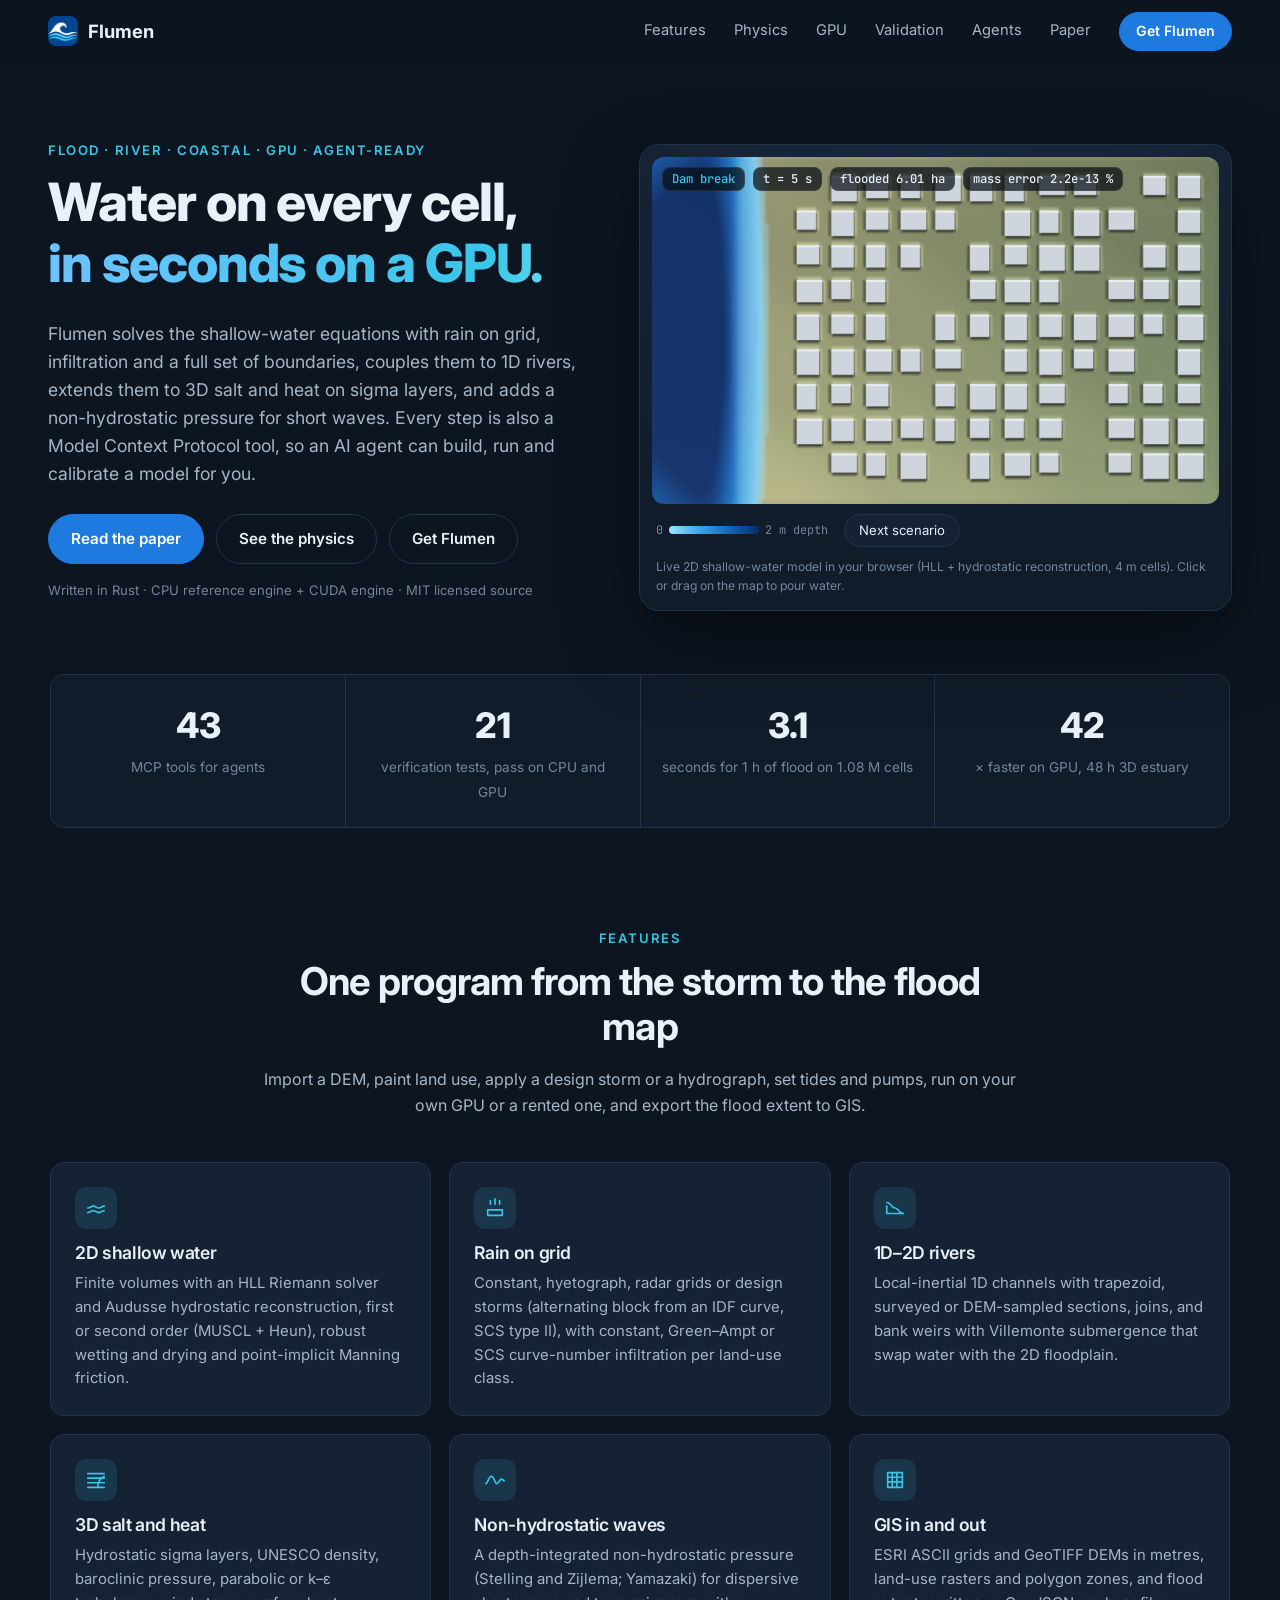
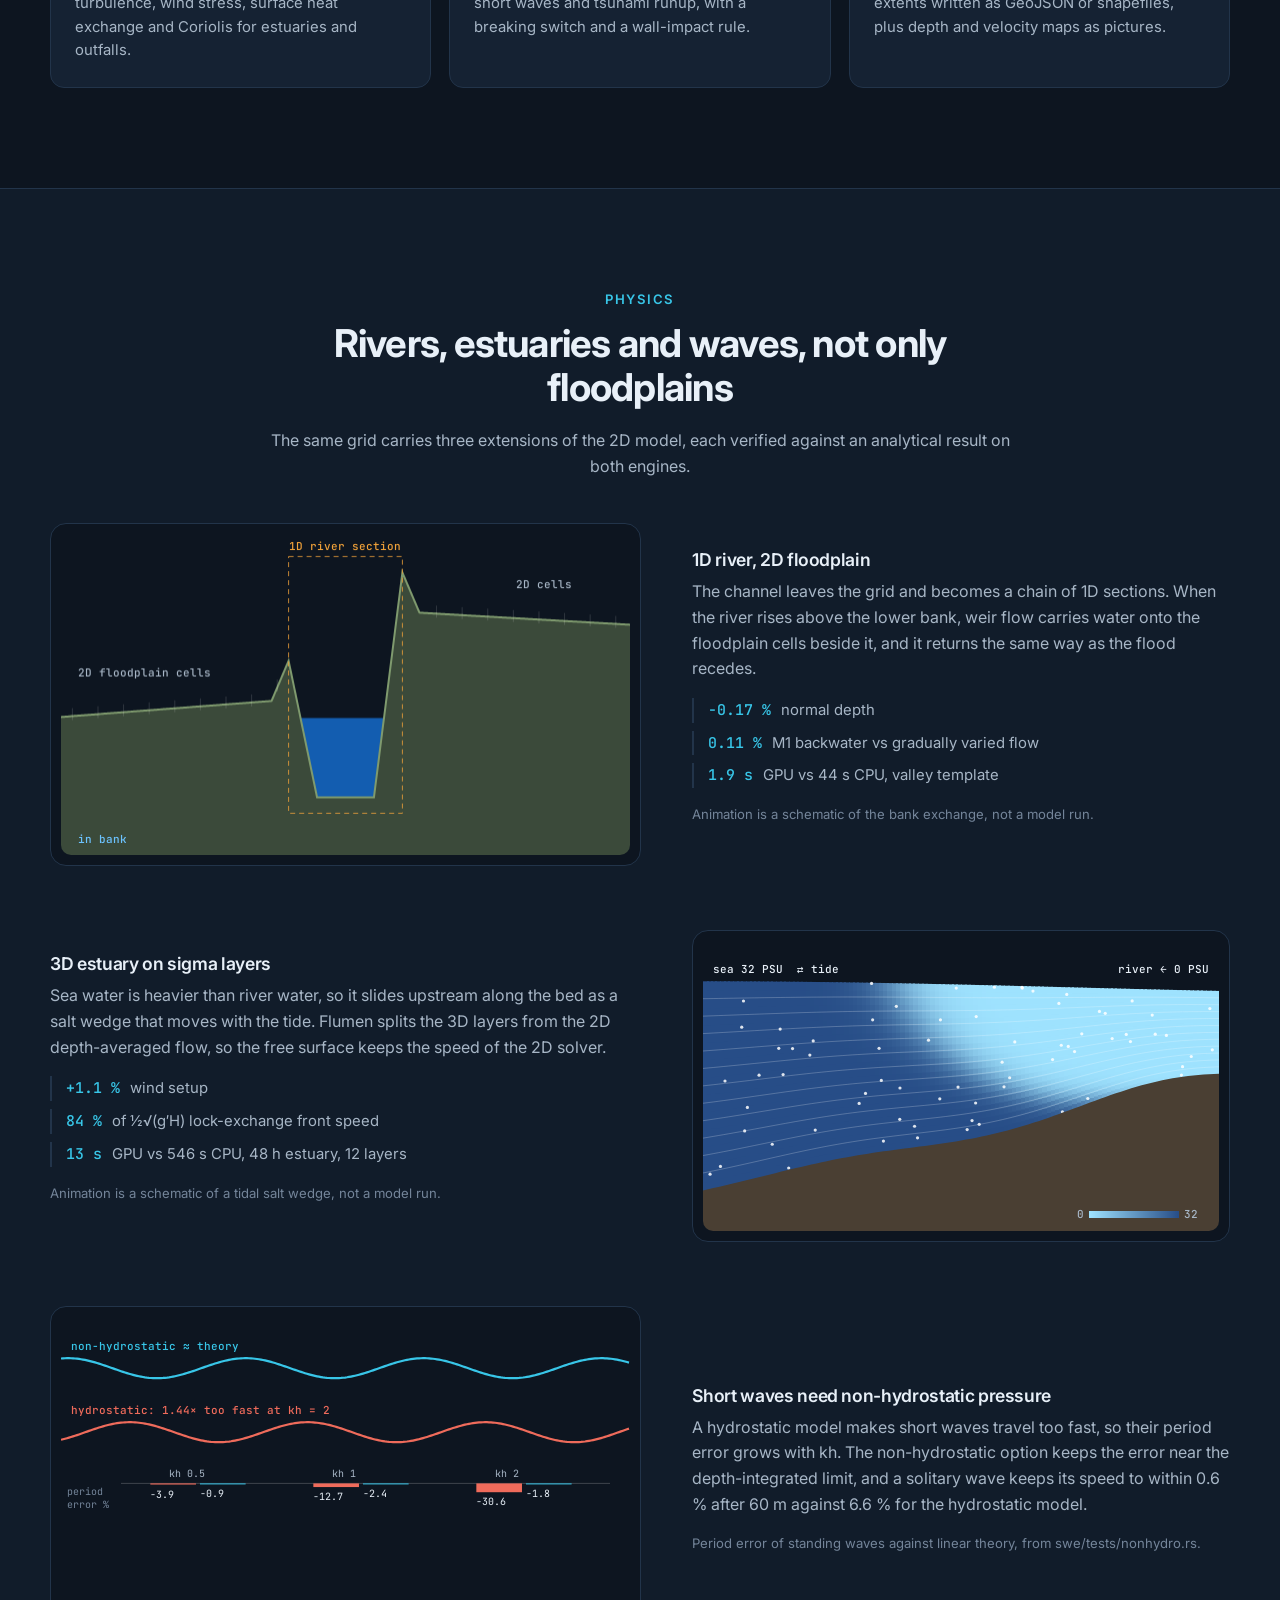
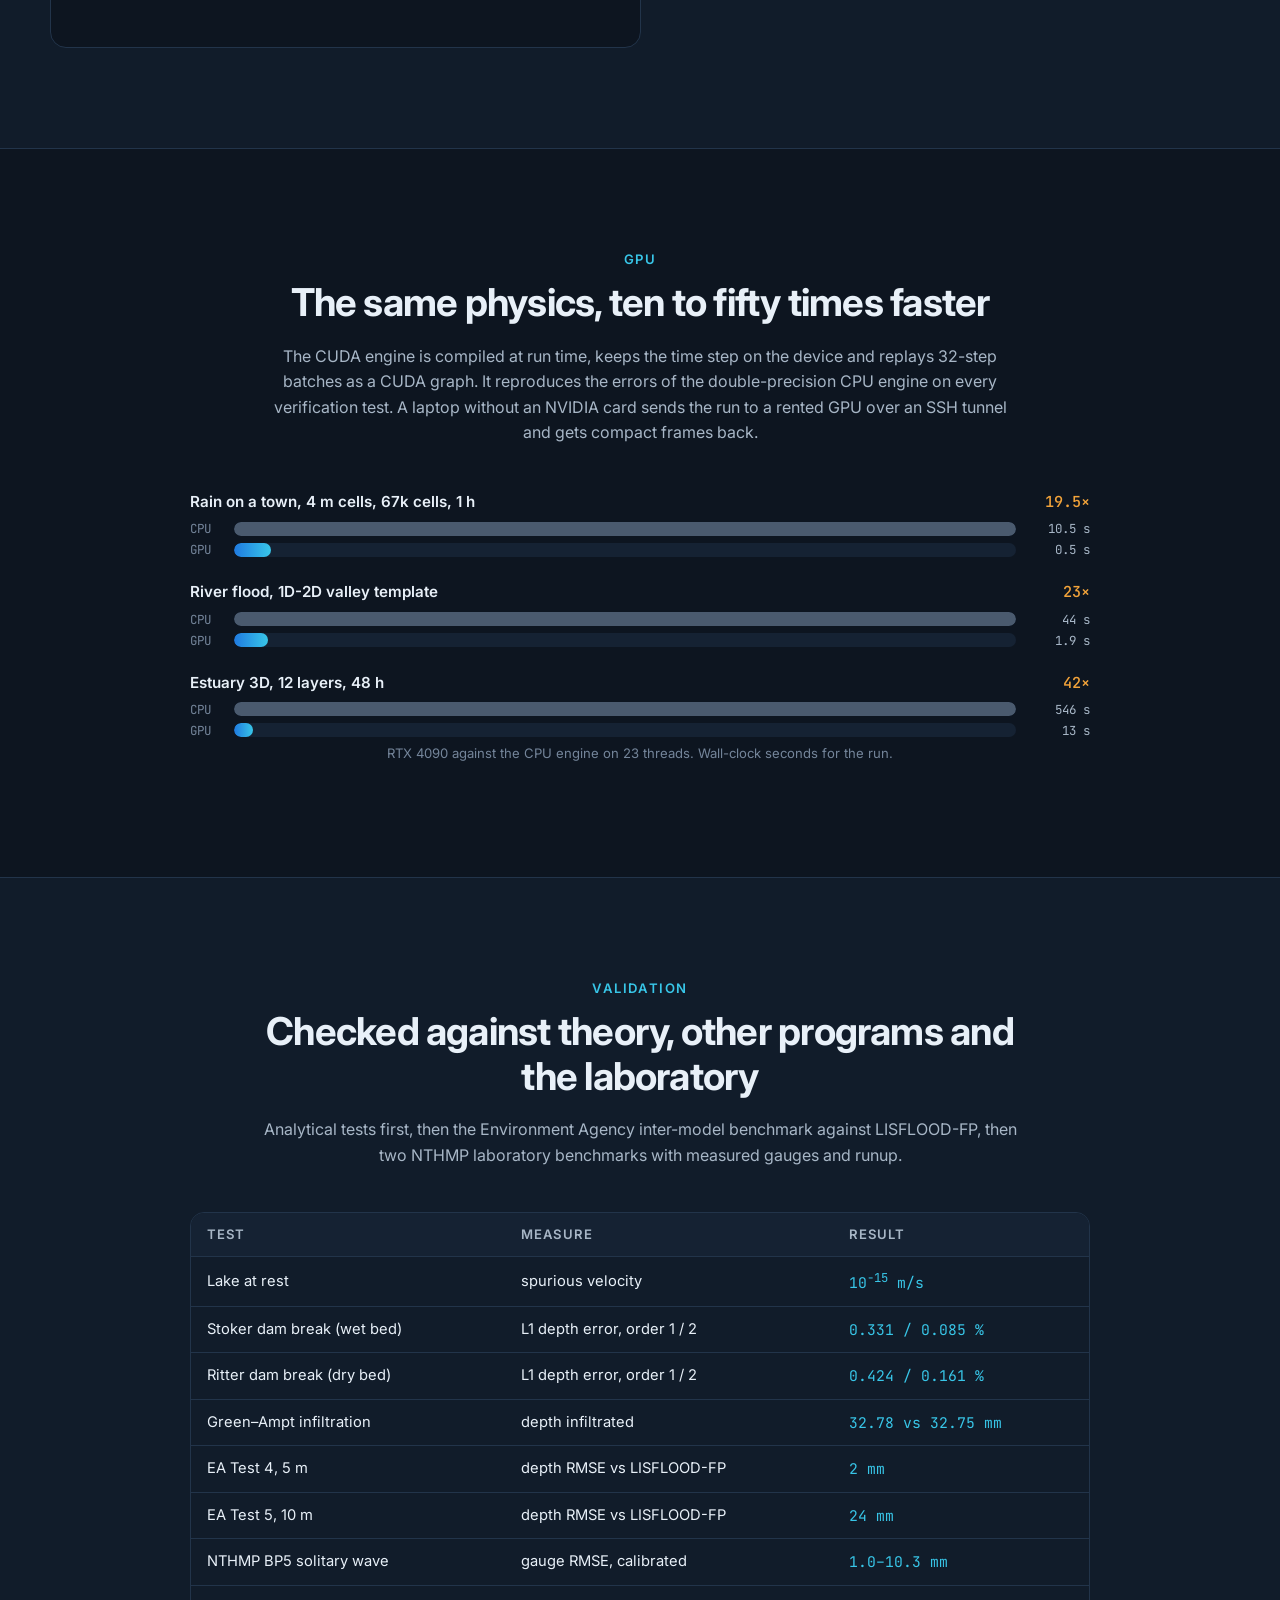
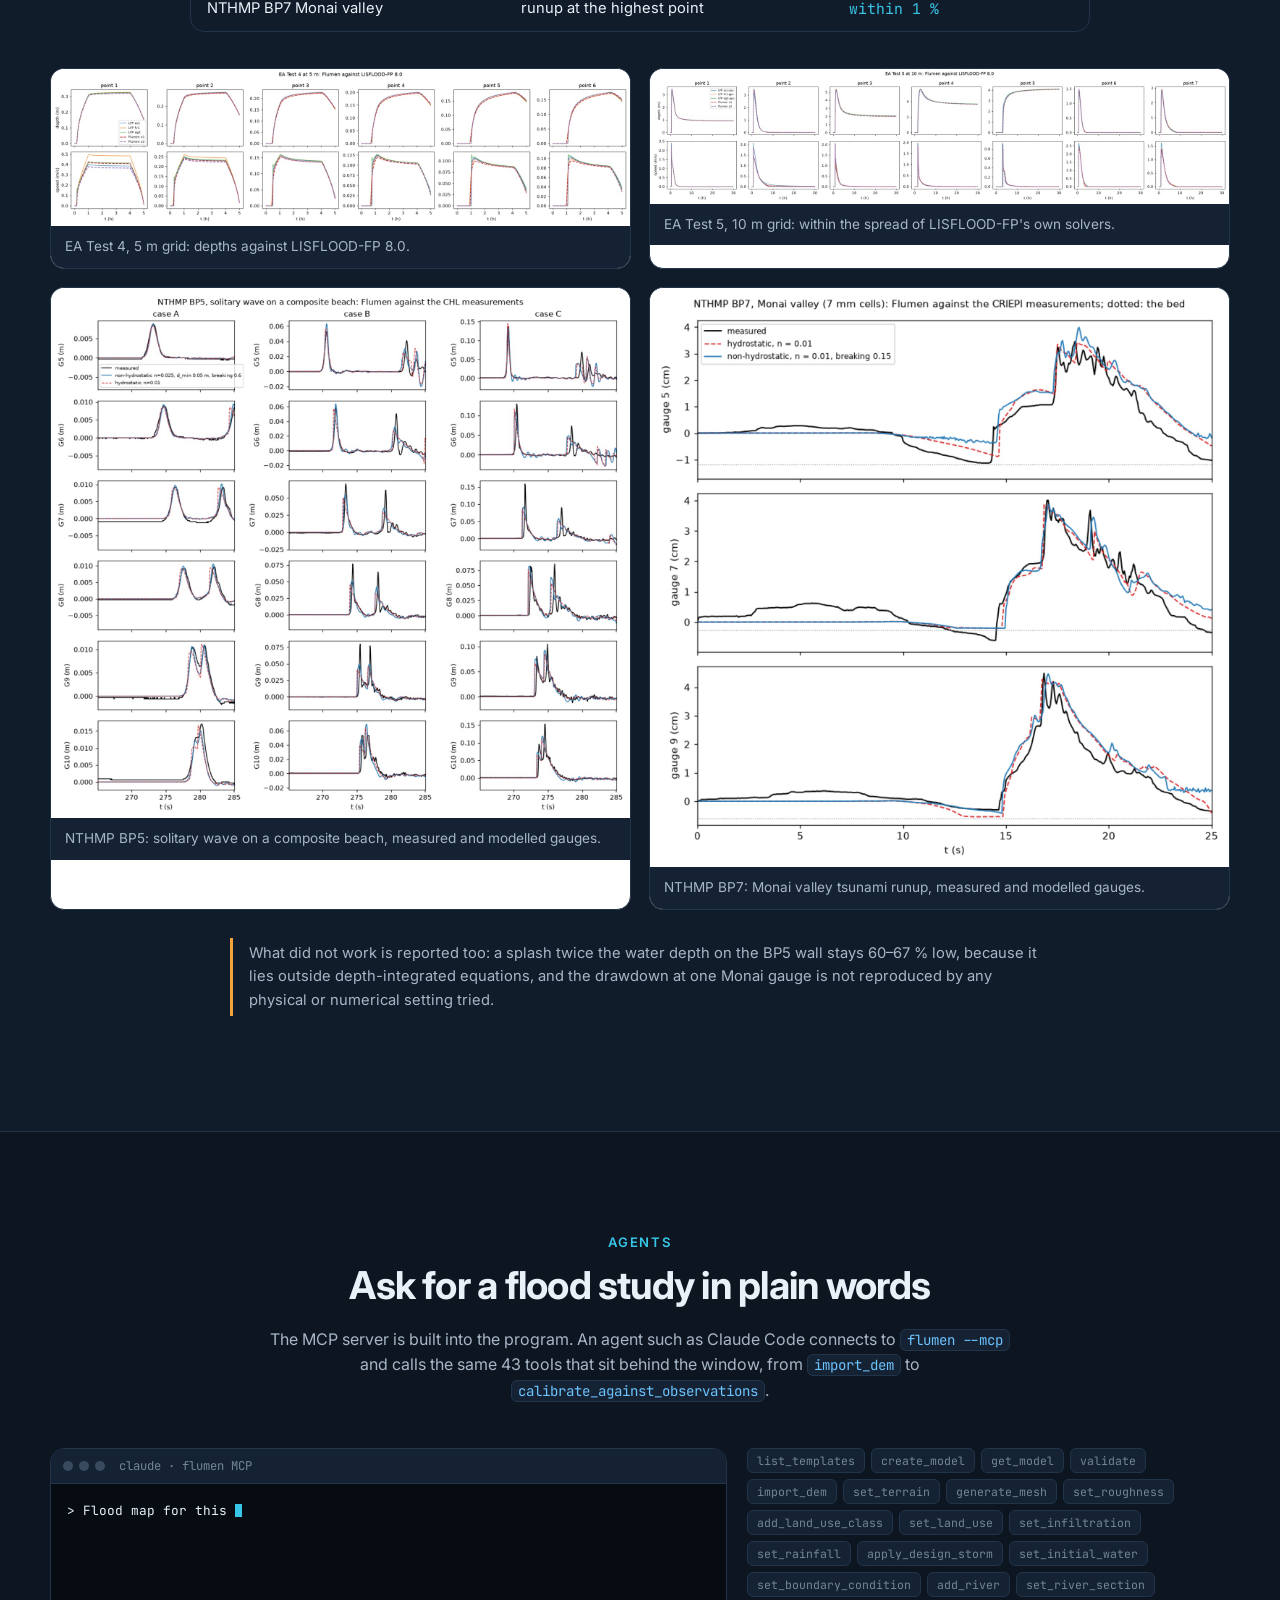
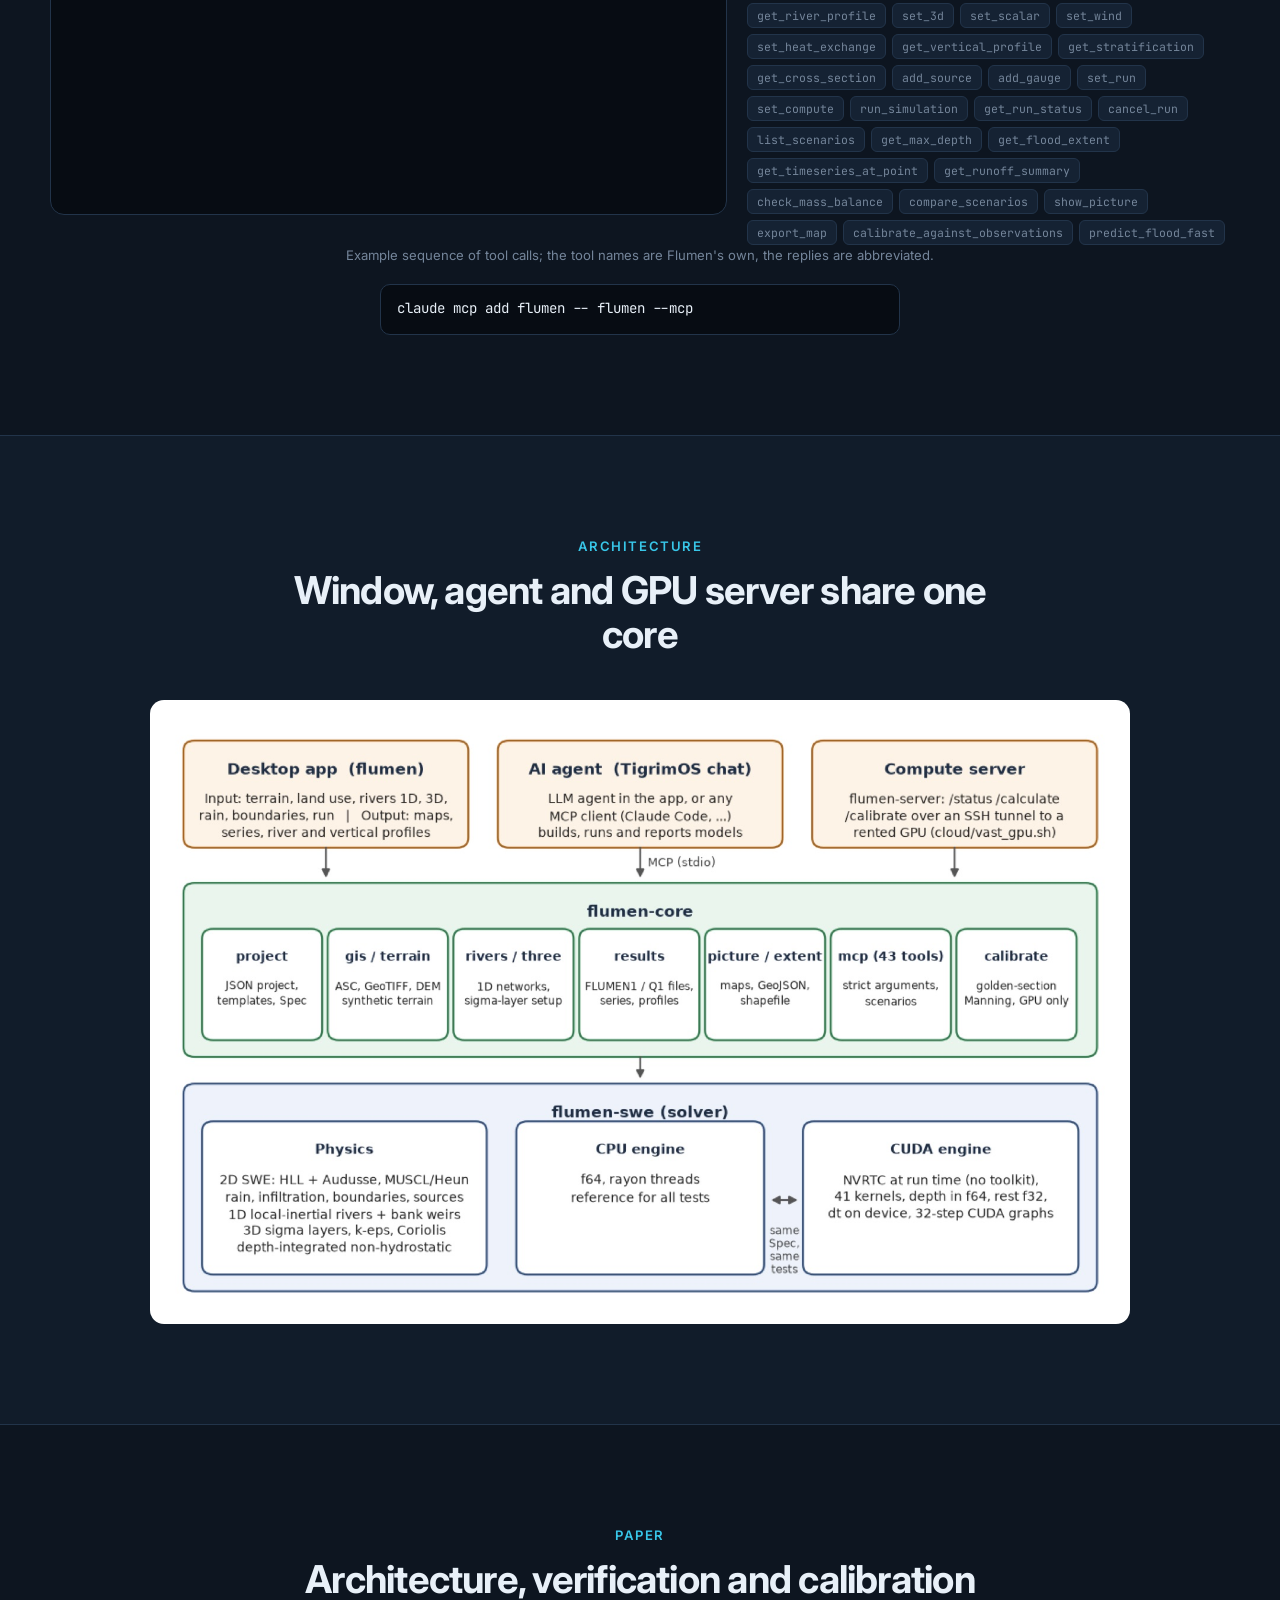
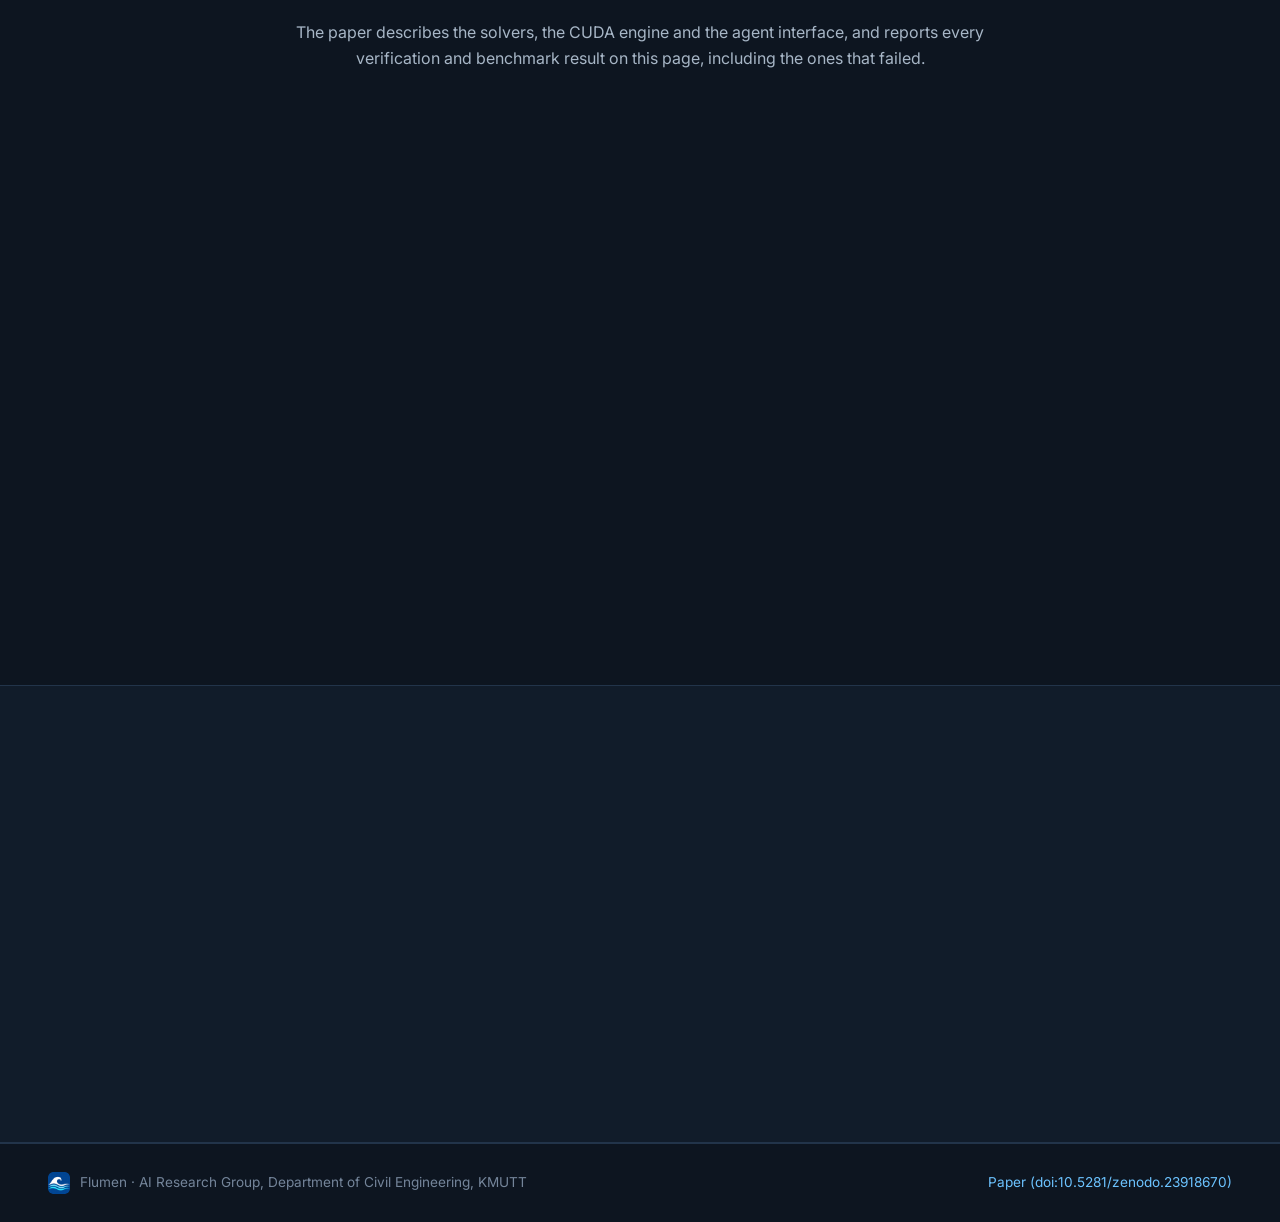
==== index.html @ 072ec1a7 "Flumen website: animated landing page, live shallow-water hero, paper link Co-Authored-By: Claude Op" ====
<!doctype html>
<html lang="en">
<head>
<meta charset="utf-8">
<meta name="viewport" content="width=device-width, initial-scale=1">
<title>Flumen · Flood hydrodynamics</title>
<meta name="description" content="Flumen is a GPU-accelerated program for flood and coastal hydrodynamics: 2D shallow water with rain on grid, 1D-2D rivers, 3D sigma layers, non-hydrostatic waves, and 43 MCP tools for AI agents.">
<link rel="icon" href="favicon.png">
<link rel="preconnect" href="https://fonts.googleapis.com">
<link rel="preconnect" href="https://fonts.gstatic.com" crossorigin>
<link href="https://fonts.googleapis.com/css2?family=Inter:wght@400;500;600;700;800&family=JetBrains+Mono:wght@400;500&display=swap" rel="stylesheet">
<link rel="stylesheet" href="style.css">
</head>
<body>

<header class="nav" id="top">
  <a class="brand" href="#top"><img src="img/icon.png" alt="" width="30" height="30"><span>Flumen</span></a>
  <nav>
    <a href="#features">Features</a>
    <a href="#physics">Physics</a>
    <a href="#gpu">GPU</a>
    <a href="#validation">Validation</a>
    <a href="#agents">Agents</a>
    <a href="#paper">Paper</a>
    <a class="btn btn-small" href="#contact">Get Flumen</a>
  </nav>
</header>

<main>

<section class="hero">
  <div class="hero-text intro">
    <p class="eyebrow">Flood · river · coastal · GPU · agent-ready</p>
    <h1>Water on every cell,<br><span class="grad">in seconds on a GPU.</span></h1>
    <p class="lead">Flumen solves the shallow-water equations with rain on grid, infiltration and a full set of boundaries, couples them to 1D rivers, extends them to 3D salt and heat on sigma layers, and adds a non-hydrostatic pressure for short waves. Every step is also a Model Context Protocol tool, so an AI agent can build, run and calibrate a model for you.</p>
    <div class="cta">
      <a class="btn" href="https://zenodo.org/records/23918670" target="_blank" rel="noopener">Read the paper</a>
      <a class="btn btn-ghost" href="#physics">See the physics</a>
      <a class="btn btn-ghost" href="#contact">Get Flumen</a>
    </div>
    <p class="fine">Written in Rust · CPU reference engine + CUDA engine · MIT licensed source</p>
  </div>
  <div class="hero-sim intro intro2">
    <canvas id="sim" aria-label="Live shallow-water simulation: a reservoir released into a town of street blocks"></canvas>
    <div class="sim-hud">
      <span id="simStage">Dam break</span>
      <span id="simTime">t = 0 s</span>
      <span id="simArea">flooded 0 m²</span>
      <span id="simMass">mass error 0 %</span>
    </div>
    <div class="sim-legend">
      <div class="ramp"><span>0</span><i></i><span>2 m depth</span></div>
      <button class="chip" id="simNext" type="button">Next scenario</button>
      <span class="sim-note">Live 2D shallow-water model in your browser (HLL + hydrostatic reconstruction, 4 m cells). Click or drag on the map to pour water.</span>
    </div>
  </div>
</section>

<section class="stats">
  <div class="stat"><b data-count="43">0</b><span>MCP tools for agents</span></div>
  <div class="stat"><b data-count="21">0</b><span>verification tests, pass on CPU and GPU</span></div>
  <div class="stat"><b data-count="3.1" data-dec="1">0</b><span>seconds for 1 h of flood on 1.08 M cells</span></div>
  <div class="stat"><b data-count="42">0</b><span>× faster on GPU, 48 h 3D estuary</span></div>
</section>

<section id="features" class="section">
  <div class="section-head reveal">
    <p class="eyebrow">Features</p>
    <h2>One program from the storm to the flood map</h2>
    <p>Import a DEM, paint land use, apply a design storm or a hydrograph, set tides and pumps, run on your own GPU or a rented one, and export the flood extent to GIS.</p>
  </div>
  <div class="grid">
    <article class="card reveal">
      <div class="ic"><svg viewBox="0 0 24 24"><path d="M3 17c3 0 3-2 6-2s3 2 6 2 3-2 6-2"/><path d="M3 12c3 0 3-2 6-2s3 2 6 2 3-2 6-2"/></svg></div>
      <h3>2D shallow water</h3>
      <p>Finite volumes with an HLL Riemann solver and Audusse hydrostatic reconstruction, first or second order (MUSCL + Heun), robust wetting and drying and point-implicit Manning friction.</p>
    </article>
    <article class="card reveal">
      <div class="ic"><svg viewBox="0 0 24 24"><path d="M7 4v4M12 2v6M17 4v4"/><path d="M4 14h16v6H4z"/></svg></div>
      <h3>Rain on grid</h3>
      <p>Constant, hyetograph, radar grids or design storms (alternating block from an IDF curve, SCS type II), with constant, Green–Ampt or SCS curve-number infiltration per land-use class.</p>
    </article>
    <article class="card reveal">
      <div class="ic"><svg viewBox="0 0 24 24"><path d="M3 6c5 0 5 6 9 6s4 6 9 6"/><path d="M3 10v8h18"/></svg></div>
      <h3>1D–2D rivers</h3>
      <p>Local-inertial 1D channels with trapezoid, surveyed or DEM-sampled sections, joins, and bank weirs with Villemonte submergence that swap water with the 2D floodplain.</p>
    </article>
    <article class="card reveal">
      <div class="ic"><svg viewBox="0 0 24 24"><path d="M3 5h18M3 10h18M3 15h18M3 20h18"/><path d="M14 20c0-6 3-10 7-12"/></svg></div>
      <h3>3D salt and heat</h3>
      <p>Hydrostatic sigma layers, UNESCO density, baroclinic pressure, parabolic or k–ε turbulence, wind stress, surface heat exchange and Coriolis for estuaries and outfalls.</p>
    </article>
    <article class="card reveal">
      <div class="ic"><svg viewBox="0 0 24 24"><path d="M2 16c2 0 3-8 6-8s4 8 6 8 3-5 5-5 2 2 3 2"/></svg></div>
      <h3>Non-hydrostatic waves</h3>
      <p>A depth-integrated non-hydrostatic pressure (Stelling and Zijlema; Yamazaki) for dispersive short waves and tsunami runup, with a breaking switch and a wall-impact rule.</p>
    </article>
    <article class="card reveal">
      <div class="ic"><svg viewBox="0 0 24 24"><path d="M4 4h16v16H4z"/><path d="M4 9h16M4 14h16M9 4v16M14 4v16"/></svg></div>
      <h3>GIS in and out</h3>
      <p>ESRI ASCII grids and GeoTIFF DEMs in metres, land-use rasters and polygon zones, and flood extents written as GeoJSON or shapefiles, plus depth and velocity maps as pictures.</p>
    </article>
  </div>
</section>

<section id="physics" class="section alt">
  <div class="section-head reveal">
    <p class="eyebrow">Physics</p>
    <h2>Rivers, estuaries and waves, not only floodplains</h2>
    <p>The same grid carries three extensions of the 2D model, each verified against an analytical result on both engines.</p>
  </div>

  <div class="split reveal">
    <div class="panel"><canvas id="river" aria-label="Cross-section of a 1D river overtopping its banks onto a 2D floodplain"></canvas></div>
    <div class="split-text">
      <h3>1D river, 2D floodplain</h3>
      <p>The channel leaves the grid and becomes a chain of 1D sections. When the river rises above the lower bank, weir flow carries water onto the floodplain cells beside it, and it returns the same way as the flood recedes.</p>
      <ul class="facts">
        <li><b>−0.17 %</b> normal depth</li>
        <li><b>0.11 %</b> M1 backwater vs gradually varied flow</li>
        <li><b>1.9 s</b> GPU vs 44 s CPU, valley template</li>
      </ul>
      <p class="fine">Animation is a schematic of the bank exchange, not a model run.</p>
    </div>
  </div>

  <div class="split rev reveal">
    <div class="panel"><canvas id="estuary" aria-label="Long section of a tidal estuary with sigma layers and a salt wedge moving with the tide"></canvas></div>
    <div class="split-text">
      <h3>3D estuary on sigma layers</h3>
      <p>Sea water is heavier than river water, so it slides upstream along the bed as a salt wedge that moves with the tide. Flumen splits the 3D layers from the 2D depth-averaged flow, so the free surface keeps the speed of the 2D solver.</p>
      <ul class="facts">
        <li><b>+1.1 %</b> wind setup</li>
        <li><b>84 %</b> of ½√(g′H) lock-exchange front speed</li>
        <li><b>13 s</b> GPU vs 546 s CPU, 48 h estuary, 12 layers</li>
      </ul>
      <p class="fine">Animation is a schematic of a tidal salt wedge, not a model run.</p>
    </div>
  </div>

  <div class="split reveal">
    <div class="panel"><canvas id="waves" aria-label="Bar chart of standing-wave period error for hydrostatic and non-hydrostatic models"></canvas></div>
    <div class="split-text">
      <h3>Short waves need non-hydrostatic pressure</h3>
      <p>A hydrostatic model makes short waves travel too fast, so their period error grows with kh. The non-hydrostatic option keeps the error near the depth-integrated limit, and a solitary wave keeps its speed to within 0.6 % after 60 m against 6.6 % for the hydrostatic model.</p>
      <p class="fine">Period error of standing waves against linear theory, from swe/tests/nonhydro.rs.</p>
    </div>
  </div>
</section>

<section id="gpu" class="section">
  <div class="section-head reveal">
    <p class="eyebrow">GPU</p>
    <h2>The same physics, ten to fifty times faster</h2>
    <p>The CUDA engine is compiled at run time, keeps the time step on the device and replays 32-step batches as a CUDA graph. It reproduces the errors of the double-precision CPU engine on every verification test. A laptop without an NVIDIA card sends the run to a rented GPU over an SSH tunnel and gets compact frames back.</p>
  </div>
  <div class="bars reveal" id="gpuBars"></div>
  <p class="fine center">RTX 4090 against the CPU engine on 23 threads. Wall-clock seconds for the run.</p>
</section>

<section id="validation" class="section alt">
  <div class="section-head reveal">
    <p class="eyebrow">Validation</p>
    <h2>Checked against theory, other programs and the laboratory</h2>
    <p>Analytical tests first, then the Environment Agency inter-model benchmark against LISFLOOD-FP, then two NTHMP laboratory benchmarks with measured gauges and runup.</p>
  </div>
  <div class="table-wrap reveal">
    <table>
      <thead><tr><th>Test</th><th>Measure</th><th>Result</th></tr></thead>
      <tbody>
        <tr><td>Lake at rest</td><td>spurious velocity</td><td>10<sup>−15</sup> m/s</td></tr>
        <tr><td>Stoker dam break (wet bed)</td><td>L1 depth error, order 1 / 2</td><td>0.331 / 0.085 %</td></tr>
        <tr><td>Ritter dam break (dry bed)</td><td>L1 depth error, order 1 / 2</td><td>0.424 / 0.161 %</td></tr>
        <tr><td>Green–Ampt infiltration</td><td>depth infiltrated</td><td>32.78 vs 32.75 mm</td></tr>
        <tr><td>EA Test 4, 5 m</td><td>depth RMSE vs LISFLOOD-FP</td><td>2 mm</td></tr>
        <tr><td>EA Test 5, 10 m</td><td>depth RMSE vs LISFLOOD-FP</td><td>24 mm</td></tr>
        <tr><td>NTHMP BP5 solitary wave</td><td>gauge RMSE, calibrated</td><td>1.0–10.3 mm</td></tr>
        <tr><td>NTHMP BP7 Monai valley</td><td>runup at the highest point</td><td>within 1 %</td></tr>
      </tbody>
    </table>
  </div>
  <div class="gallery">
    <figure class="reveal"><img src="img/ea_test4_5m.jpg" alt="EA Test 4 depth comparison with LISFLOOD-FP" loading="lazy"><figcaption>EA Test 4, 5 m grid: depths against LISFLOOD-FP 8.0.</figcaption></figure>
    <figure class="reveal"><img src="img/ea_test5_10m.jpg" alt="EA Test 5 depth comparison with LISFLOOD-FP" loading="lazy"><figcaption>EA Test 5, 10 m grid: within the spread of LISFLOOD-FP's own solvers.</figcaption></figure>
    <figure class="reveal"><img src="img/bp5_gauges.jpg" alt="NTHMP BP5 gauge records against model" loading="lazy"><figcaption>NTHMP BP5: solitary wave on a composite beach, measured and modelled gauges.</figcaption></figure>
    <figure class="reveal"><img src="img/bp7_gauges.jpg" alt="NTHMP BP7 Monai valley gauges" loading="lazy"><figcaption>NTHMP BP7: Monai valley tsunami runup, measured and modelled gauges.</figcaption></figure>
  </div>
  <p class="honest reveal">What did not work is reported too: a splash twice the water depth on the BP5 wall stays 60–67 % low, because it lies outside depth-integrated equations, and the drawdown at one Monai gauge is not reproduced by any physical or numerical setting tried.</p>
</section>

<section id="agents" class="section">
  <div class="section-head reveal">
    <p class="eyebrow">Agents</p>
    <h2>Ask for a flood study in plain words</h2>
    <p>The MCP server is built into the program. An agent such as Claude Code connects to <code>flumen --mcp</code> and calls the same 43 tools that sit behind the window, from <code>import_dem</code> to <code>calibrate_against_observations</code>.</p>
  </div>
  <div class="agent reveal">
    <div class="term">
      <div class="term-bar"><i></i><i></i><i></i><span>claude · flumen MCP</span></div>
      <pre id="replay" aria-live="polite"></pre>
    </div>
    <div class="tools" id="tools"></div>
  </div>
  <p class="fine center">Example sequence of tool calls; the tool names are Flumen's own, the replies are abbreviated.</p>
  <div class="snip reveal">
    <pre><code>claude mcp add flumen -- flumen --mcp</code></pre>
  </div>
</section>

<section id="arch" class="section alt">
  <div class="section-head reveal">
    <p class="eyebrow">Architecture</p>
    <h2>Window, agent and GPU server share one core</h2>
  </div>
  <figure class="arch reveal"><img src="img/arch.jpg" alt="Flumen architecture diagram" loading="lazy"></figure>
</section>

<section id="paper" class="section">
  <div class="section-head reveal">
    <p class="eyebrow">Paper</p>
    <h2>Architecture, verification and calibration</h2>
    <p>The paper describes the solvers, the CUDA engine and the agent interface, and reports every verification and benchmark result on this page, including the ones that failed.</p>
  </div>
  <div class="paper reveal">
    <h3>Flumen: an agentic, GPU-accelerated program for flood and coastal hydrodynamics, its architecture and its calibration against laboratory and inter-model benchmarks</h3>
    <p>Sompote Youwai · AI Research Group, Department of Civil Engineering, KMUTT · Zenodo, 2026</p>
    <div class="cta">
      <a class="btn" href="https://zenodo.org/records/23918670" target="_blank" rel="noopener">Open on Zenodo</a>
      <button class="btn btn-ghost" id="copyBib" type="button">Copy BibTeX</button>
    </div>
    <pre class="bib" id="bib">@misc{youwai2026flumen,
  author    = {Youwai, Sompote},
  title     = {Flumen: an agentic, {GPU}-accelerated program for flood and coastal
               hydrodynamics, its architecture and its calibration against
               laboratory and inter-model benchmarks},
  year      = {2026},
  publisher = {Zenodo},
  doi       = {10.5281/zenodo.23918670},
  url       = {https://zenodo.org/records/23918670}
}</pre>
  </div>
</section>

<section id="contact" class="section alt">
  <div class="section-head reveal">
    <p class="eyebrow">Get Flumen</p>
    <h2>Builds are on the way</h2>
    <p>Desktop builds for macOS and Windows are being prepared. To use Flumen on a project now, or to run it on a GPU server, write to the AI Research Group.</p>
  </div>
  <div class="cta center reveal">
    <a class="btn" href="mailto:tellusfem@gmail.com?subject=Flumen">tellusfem@gmail.com</a>
  </div>
</section>

</main>

<footer>
  <div><img src="img/icon.png" alt="" width="22" height="22"> Flumen · AI Research Group, Department of Civil Engineering, KMUTT</div>
  <div><a href="https://zenodo.org/records/23918670" target="_blank" rel="noopener">Paper (doi:10.5281/zenodo.23918670)</a></div>
</footer>

<script src="app.js"></script>
</body>
</html>
---- style.css ----
:root {
  --bg: #0d1520;
  --bg2: #111c2a;
  --card: #152233;
  --line: #22344a;
  --ink: #e8f0f8;
  --ink2: #a7b6c6;
  --muted: #74859a;
  --blue: #1f7ae0;
  --blue2: #6cc3ff;
  --cyan: #38c6e8;
  --deep: #0b4f9c;
  --amber: #f2a33a;
  --red: #ef6b5b;
  --r: 14px;
  --mono: "JetBrains Mono", ui-monospace, Menlo, monospace;
}
* { box-sizing: border-box; }
html { scroll-behavior: smooth; }
body {
  margin: 0; background: var(--bg); color: var(--ink);
  font: 16px/1.6 Inter, system-ui, -apple-system, Segoe UI, sans-serif;
  -webkit-font-smoothing: antialiased; overflow-x: hidden;
}
img { max-width: 100%; display: block; }
a { color: var(--blue2); text-decoration: none; }
code { font-family: var(--mono); font-size: .88em; background: var(--card); border: 1px solid var(--line); border-radius: 6px; padding: 1px 6px; color: var(--blue2); }
h1, h2, h3 { line-height: 1.15; margin: 0 0 .5em; letter-spacing: -.02em; }
h1 { font-size: clamp(2.1rem, 4.2vw, 3.3rem); font-weight: 800; }
h2 { font-size: clamp(1.6rem, 3.2vw, 2.4rem); font-weight: 700; }
h3 { font-size: 1.1rem; font-weight: 600; }
p { margin: 0 0 1em; color: var(--ink2); }
.eyebrow { color: var(--cyan); font-weight: 600; font-size: .82rem; letter-spacing: .12em; text-transform: uppercase; margin-bottom: .8em; }
.fine { font-size: .82rem; color: var(--muted); }
.center { text-align: center; justify-content: center; }
.grad { background: linear-gradient(90deg, var(--blue2), var(--cyan) 45%, #a8f0ff 60%, var(--blue2)); -webkit-background-clip: text; background-clip: text; color: transparent; background-size: 200% 100%; animation: shimmer 6s linear infinite; }
@keyframes shimmer { to { background-position: -200% 0; } }

/* nav */
.nav { position: sticky; top: 0; z-index: 20; display: flex; align-items: center; justify-content: space-between; padding: 12px clamp(16px, 4vw, 48px); background: rgba(13, 21, 32, .78); backdrop-filter: blur(12px); border-bottom: 1px solid transparent; transition: border-color .3s; }
.nav.scrolled { border-bottom-color: var(--line); }
.brand { display: flex; align-items: center; gap: 10px; color: var(--ink); font-weight: 700; font-size: 1.15rem; }
.brand img { border-radius: 8px; }
.nav nav { display: flex; align-items: center; gap: clamp(10px, 2.4vw, 28px); }
.nav nav a:not(.btn) { color: var(--ink2); font-size: .92rem; transition: color .2s; }
.nav nav a:not(.btn):hover { color: var(--ink); }
@media (max-width: 760px) { .nav nav a:not(.btn) { display: none; } }

/* buttons */
.btn { display: inline-flex; align-items: center; justify-content: center; gap: 8px; padding: 12px 22px; border-radius: 999px; background: var(--blue); color: #fff; font-weight: 600; border: 1px solid var(--blue); transition: transform .15s, box-shadow .2s, background .2s; cursor: pointer; font: inherit; font-weight: 600; font-size: .95rem; }
.btn:hover { transform: translateY(-2px); box-shadow: 0 8px 24px rgba(31, 122, 224, .4); }
.btn-small { padding: 7px 16px; font-size: .88rem; }
.btn-ghost { background: transparent; color: var(--ink); border-color: var(--line); }
.btn-ghost:hover { border-color: var(--cyan); box-shadow: none; }
.chip { background: var(--card); color: var(--ink); border: 1px solid var(--line); border-radius: 999px; padding: 5px 14px; font: inherit; font-size: .82rem; cursor: pointer; transition: border-color .2s; }
.chip:hover { border-color: var(--cyan); }

/* hero */
.hero { display: grid; grid-template-columns: 1fr 1.1fr; gap: clamp(24px, 4vw, 56px); align-items: center; padding: clamp(32px, 6vw, 80px) clamp(16px, 4vw, 48px) 40px; max-width: 1280px; margin: 0 auto; }
.lead { font-size: 1.1rem; max-width: 36em; }
.cta { display: flex; gap: 12px; flex-wrap: wrap; margin: 1.6em 0 1em; }
.hero-sim { position: relative; background: radial-gradient(120% 90% at 50% 0%, #17273b, var(--bg2)); border: 1px solid var(--line); border-radius: 20px; padding: 12px; box-shadow: 0 30px 80px rgba(0, 0, 0, .45); }
#sim { width: 100%; aspect-ratio: 18 / 11; border-radius: 12px; display: block; cursor: crosshair; touch-action: none; background: #1a2430; }
.sim-hud { position: absolute; top: 22px; left: 22px; right: 22px; display: flex; flex-wrap: wrap; gap: 8px; pointer-events: none; }
.sim-hud span { background: rgba(8, 14, 22, .72); border: 1px solid rgba(255, 255, 255, .08); border-radius: 8px; padding: 3px 9px; font: 500 .76rem var(--mono); color: var(--ink); }
.sim-hud #simStage { color: var(--cyan); }
.sim-legend { display: flex; flex-wrap: wrap; align-items: center; gap: 10px 16px; padding: 10px 4px 2px; font-size: .8rem; color: var(--ink2); }
.ramp { display: flex; align-items: center; gap: 6px; font: .74rem var(--mono); color: var(--muted); }
.ramp i { width: 90px; height: 8px; border-radius: 4px; background: linear-gradient(90deg, #9fe3ff, #38a8e8, #1565c0, #0a2a6b); }
.sim-note { flex-basis: 100%; color: var(--muted); font-size: .76rem; }
.intro { animation: rise .9s cubic-bezier(.2, .7, .2, 1) both; }
.intro2 { animation-delay: .15s; }
@keyframes rise { from { opacity: 0; transform: translateY(24px); } }
@media (max-width: 920px) { .hero { grid-template-columns: 1fr; } }

/* stats */
.stats { display: grid; grid-template-columns: repeat(4, 1fr); gap: 1px; max-width: 1180px; margin: 20px auto 0; background: var(--line); border: 1px solid var(--line); border-radius: var(--r); overflow: hidden; }
.stat { background: var(--bg2); padding: 22px 20px; text-align: center; }
.stat b { display: block; font-size: 2.2rem; font-weight: 800; color: var(--ink); letter-spacing: -.02em; }
.stat span { font-size: .85rem; color: var(--muted); }
@media (max-width: 760px) { .stats { grid-template-columns: 1fr 1fr; margin: 20px 16px 0; } }

/* sections */
.section { padding: clamp(56px, 8vw, 100px) clamp(16px, 4vw, 48px); }
.section > * { max-width: 1180px; margin-left: auto; margin-right: auto; }
.section.alt { background: var(--bg2); border-top: 1px solid var(--line); border-bottom: 1px solid var(--line); }
.section-head { text-align: center; max-width: 760px !important; margin-bottom: 44px !important; }
.grid { display: grid; grid-template-columns: repeat(3, 1fr); gap: 18px; }
@media (max-width: 920px) { .grid { grid-template-columns: 1fr 1fr; } }
@media (max-width: 600px) { .grid { grid-template-columns: 1fr; } }
.card { background: var(--card); border: 1px solid var(--line); border-radius: var(--r); padding: 24px; transition: transform .25s, border-color .25s; }
.card:hover { transform: translateY(-4px); border-color: #2f5b85; }
.card p { font-size: .93rem; margin: 0; }
.ic { width: 42px; height: 42px; border-radius: 11px; background: rgba(56, 198, 232, .12); display: grid; place-items: center; margin-bottom: 14px; }
.ic svg { width: 22px; height: 22px; fill: none; stroke: var(--cyan); stroke-width: 1.8; stroke-linecap: round; stroke-linejoin: round; }

/* reveal */
.reveal { opacity: 0; transform: translateY(26px); transition: opacity .8s ease, transform .8s cubic-bezier(.2, .7, .2, 1); }
.reveal.on { opacity: 1; transform: none; }
@media (prefers-reduced-motion: reduce) { .reveal { opacity: 1; transform: none; transition: none; } .intro { animation: none; } .grad { animation: none; } }

/* physics splits */
.split { display: grid; grid-template-columns: 1.1fr 1fr; gap: clamp(24px, 4vw, 56px); align-items: center; margin-bottom: 64px; }
.split.rev .panel { order: 2; }
.split:last-child { margin-bottom: 0; }
@media (max-width: 860px) { .split { grid-template-columns: 1fr; } .split.rev .panel { order: 0; } }
.panel { background: var(--bg); border: 1px solid var(--line); border-radius: 16px; padding: 10px; }
.panel canvas { width: 100%; aspect-ratio: 16 / 9; display: block; border-radius: 10px; }
.facts { list-style: none; padding: 0; margin: 0 0 1em; display: grid; gap: 8px; }
.facts li { color: var(--ink2); font-size: .93rem; padding-left: 14px; border-left: 2px solid var(--line); }
.facts b { color: var(--cyan); font-family: var(--mono); font-weight: 500; margin-right: 6px; }

/* gpu bars */
.bars { display: grid; gap: 18px; max-width: 900px !important; }
.bar-row h4 { margin: 0 0 6px; font-size: .95rem; font-weight: 600; display: flex; justify-content: space-between; gap: 12px; flex-wrap: wrap; }
.bar-row h4 em { font-style: normal; font-family: var(--mono); color: var(--amber); font-weight: 500; }
.bar { display: flex; align-items: center; gap: 10px; margin: 4px 0; font: .78rem var(--mono); color: var(--muted); }
.bar .lab { width: 34px; }
.bar .track { display: block; flex: 1; height: 14px; background: var(--card); border-radius: 7px; overflow: hidden; }
.bar .fill { display: block; height: 100%; width: 0; border-radius: 7px; transition: width 1.6s cubic-bezier(.2, .7, .2, 1); }
.bar .fill.cpu { background: #4a5a6e; }
.bar .fill.gpu { background: linear-gradient(90deg, var(--blue), var(--cyan)); }
.bar .val { width: 64px; text-align: right; color: var(--ink2); }

/* table + gallery */
.table-wrap { overflow-x: auto; border: 1px solid var(--line); border-radius: var(--r); max-width: 900px !important; }
table { width: 100%; border-collapse: collapse; font-size: .92rem; }
th, td { text-align: left; padding: 11px 16px; border-bottom: 1px solid var(--line); }
th { background: var(--card); color: var(--ink2); font-weight: 600; font-size: .82rem; text-transform: uppercase; letter-spacing: .06em; }
td:last-child { font-family: var(--mono); color: var(--cyan); white-space: nowrap; }
tr:last-child td { border-bottom: 0; }
.gallery { display: grid; grid-template-columns: 1fr 1fr; gap: 18px; margin-top: 36px !important; }
@media (max-width: 760px) { .gallery { grid-template-columns: 1fr; } }
figure { margin: 0; }
.gallery figure { background: #fff; border-radius: var(--r); overflow: hidden; border: 1px solid var(--line); }
.gallery figcaption { background: var(--card); color: var(--ink2); font-size: .85rem; padding: 10px 14px; }
.honest { max-width: 820px !important; margin-top: 28px !important; font-size: .92rem; border-left: 3px solid var(--amber); padding: 4px 0 4px 16px; }
.arch { background: #fff; border-radius: var(--r); padding: 16px; max-width: 980px !important; }

/* agent */
.agent { display: grid; grid-template-columns: 1.4fr 1fr; gap: 20px; align-items: start; }
@media (max-width: 860px) { .agent { grid-template-columns: 1fr; } }
.term { background: #070c13; border: 1px solid var(--line); border-radius: var(--r); overflow: hidden; }
.term-bar { display: flex; align-items: center; gap: 6px; padding: 9px 12px; background: var(--card); border-bottom: 1px solid var(--line); }
.term-bar i { width: 10px; height: 10px; border-radius: 50%; background: #3a4a5e; }
.term-bar span { margin-left: 8px; font: .76rem var(--mono); color: var(--muted); }
#replay { margin: 0; padding: 16px; min-height: 330px; font: .8rem/1.65 var(--mono); color: var(--ink2); white-space: pre-wrap; word-break: break-word; }
#replay .u { color: var(--ink); }
#replay .t { color: var(--amber); }
#replay .r { color: var(--muted); }
#replay .a { color: var(--cyan); }
#replay .cur { display: inline-block; width: 7px; height: 1em; background: var(--cyan); vertical-align: -2px; animation: blink 1s steps(1) infinite; }
@keyframes blink { 50% { opacity: 0; } }
.tools { display: flex; flex-wrap: wrap; gap: 6px; }
.tools span { font: .72rem var(--mono); padding: 4px 9px; border-radius: 6px; background: var(--card); border: 1px solid var(--line); color: var(--muted); transition: all .3s; }
.tools span.hit { color: #071018; background: var(--amber); border-color: var(--amber); }
.snip { max-width: 520px !important; margin-top: 18px !important; }
.snip pre { margin: 0; background: #070c13; border: 1px solid var(--line); border-radius: 10px; padding: 12px 16px; overflow-x: auto; }
.snip code { background: none; border: 0; padding: 0; color: var(--ink); }

/* paper */
.paper { background: var(--card); border: 1px solid var(--line); border-radius: var(--r); padding: clamp(20px, 3vw, 32px); max-width: 900px !important; }
.paper h3 { font-size: 1.2rem; line-height: 1.35; }
.bib { margin: 0; background: #070c13; border: 1px solid var(--line); border-radius: 10px; padding: 14px 16px; font: .76rem/1.6 var(--mono); color: var(--ink2); overflow-x: auto; }

footer { display: flex; justify-content: space-between; flex-wrap: wrap; gap: 12px; padding: 28px clamp(16px, 4vw, 48px); color: var(--muted); font-size: .85rem; border-top: 1px solid var(--line); }
footer div { display: flex; align-items: center; gap: 10px; }
footer img { border-radius: 5px; }
@media (max-width: 600px) { .sim-hud { top: 16px; left: 16px; right: 16px; gap: 4px; } .sim-hud span { font-size: .64rem; padding: 2px 6px; } }
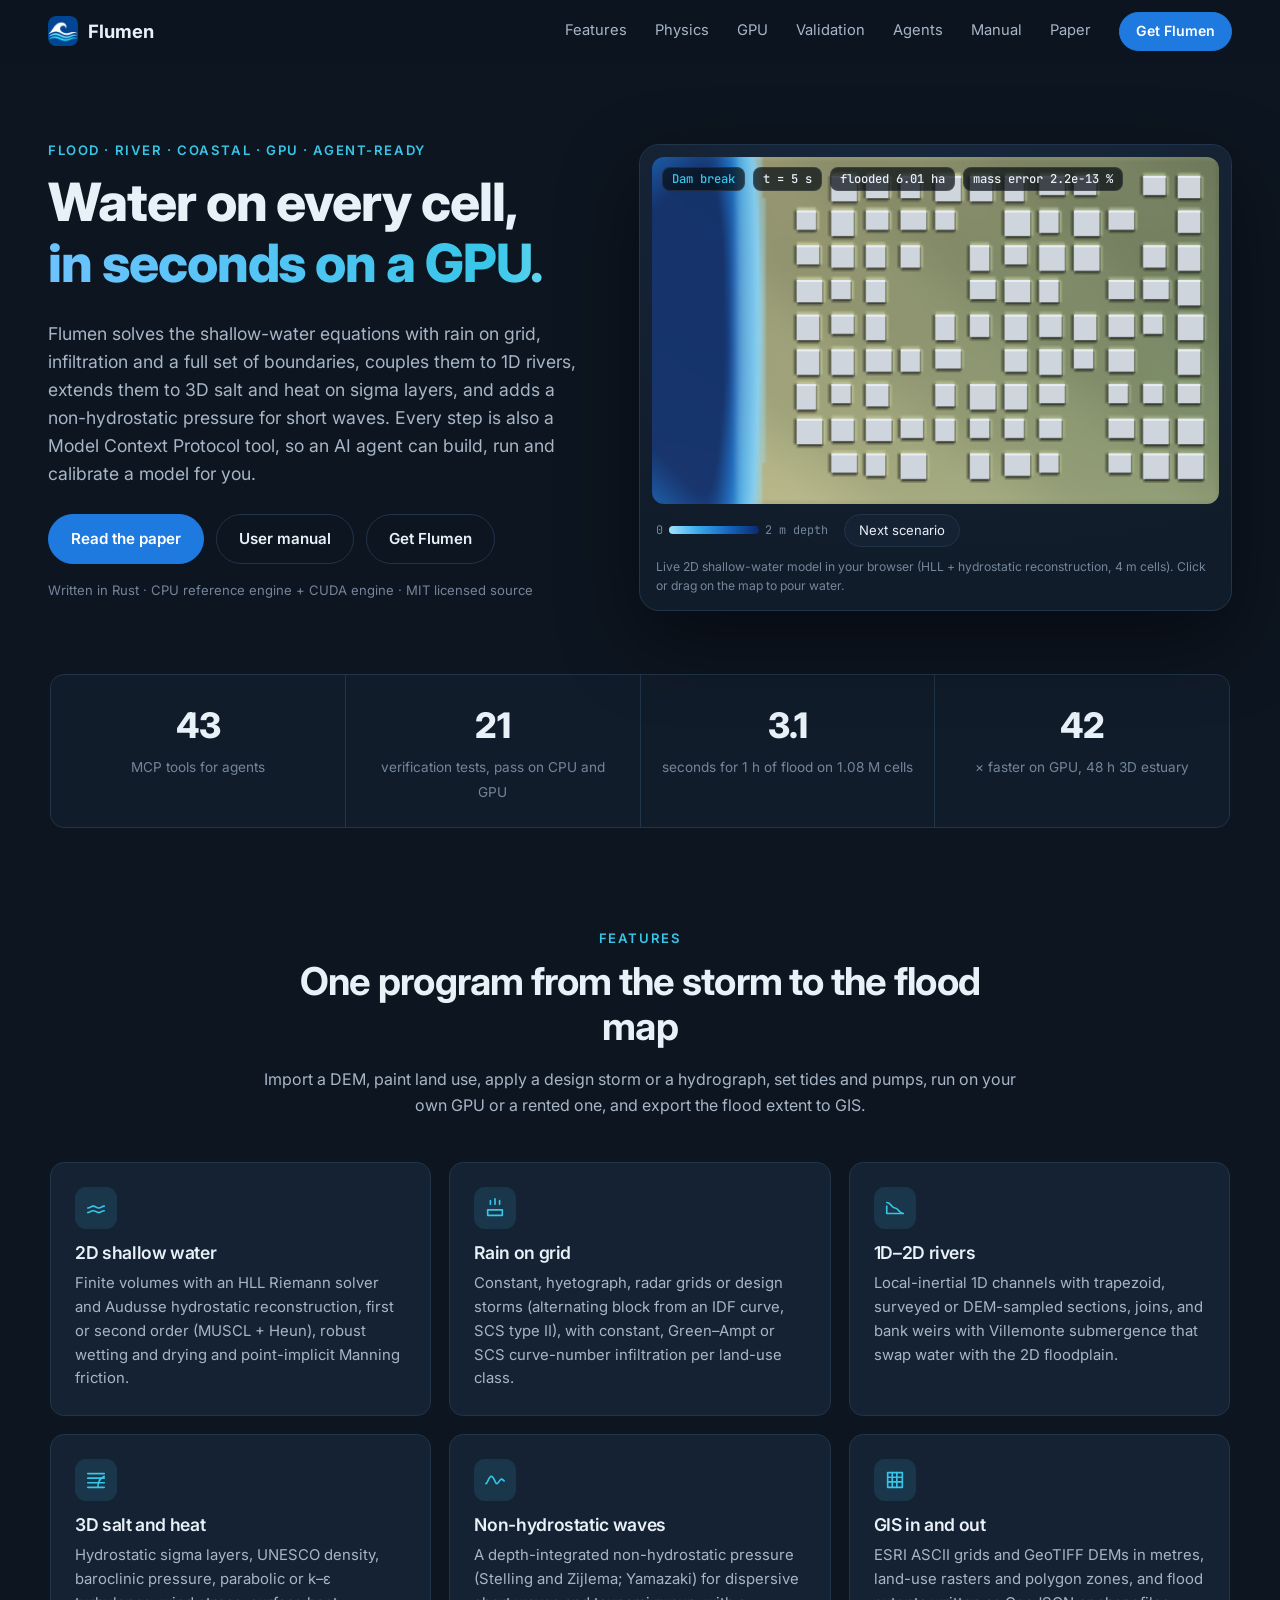
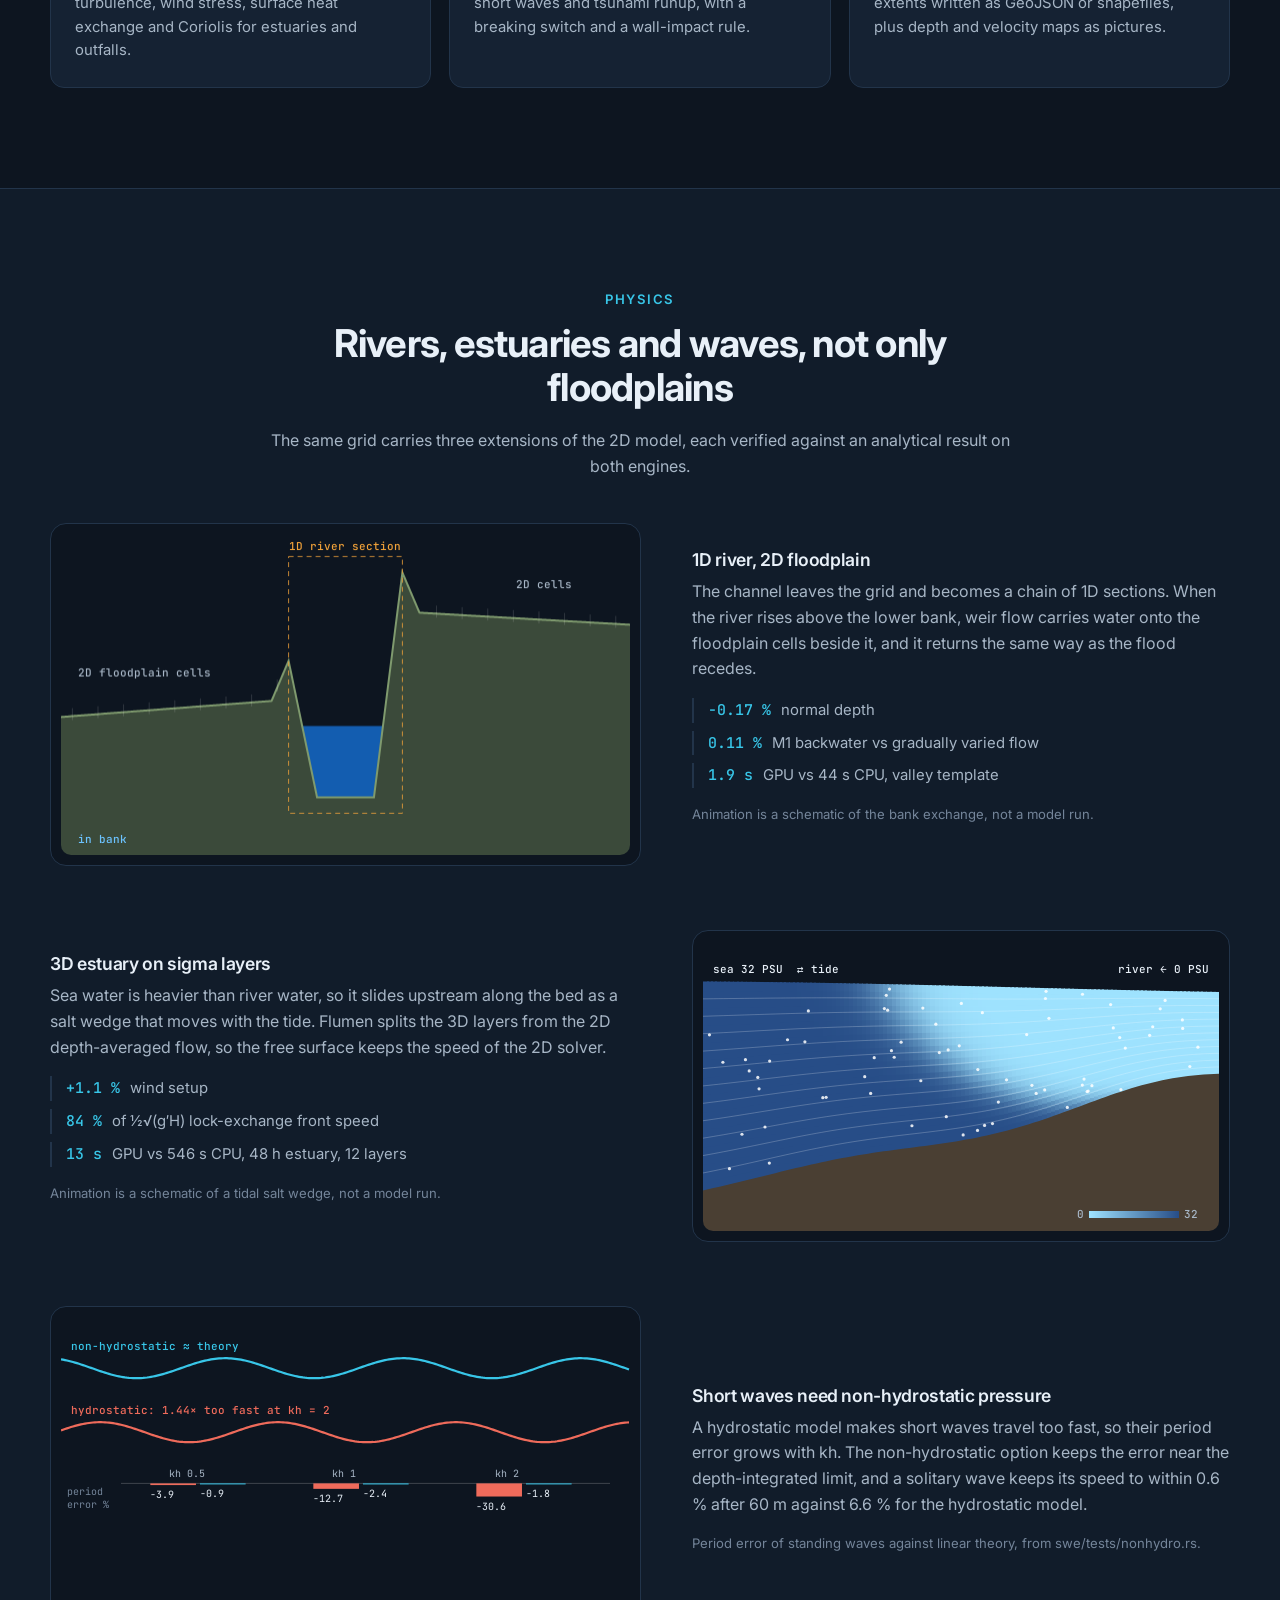
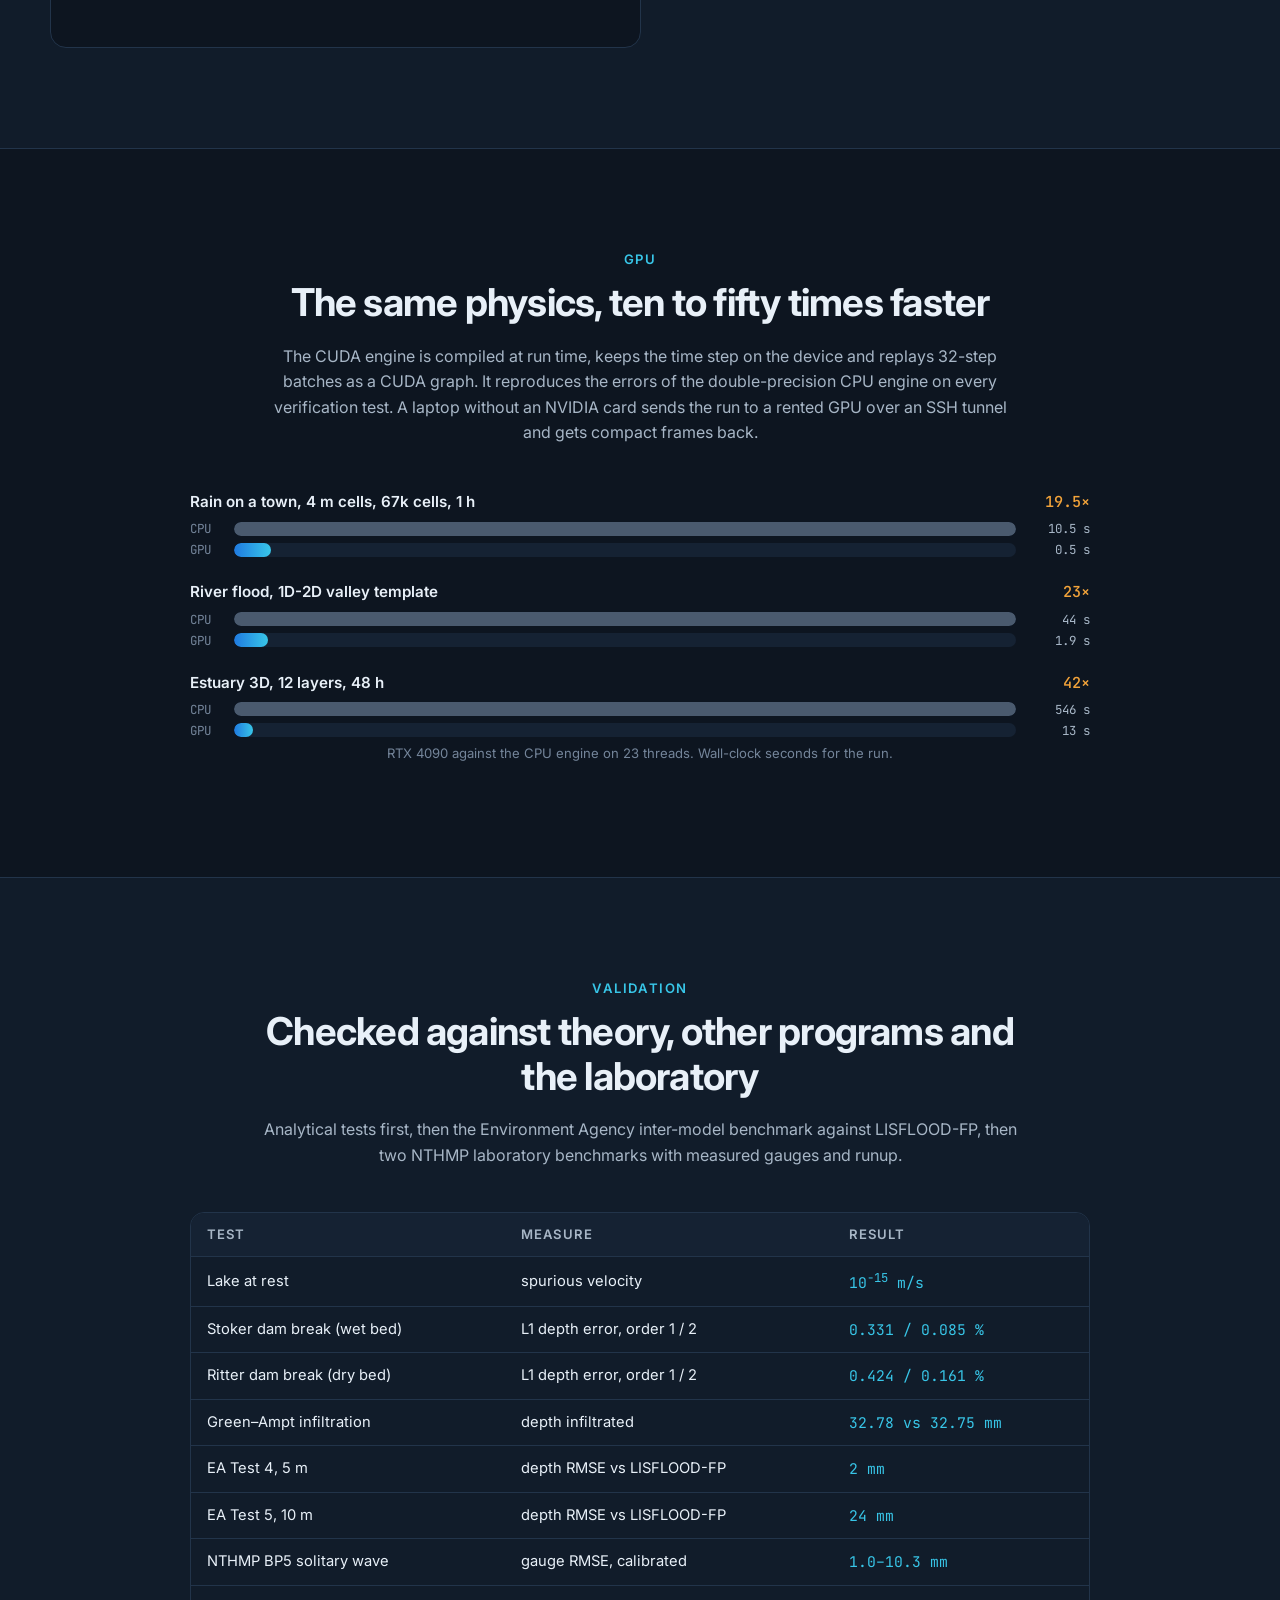
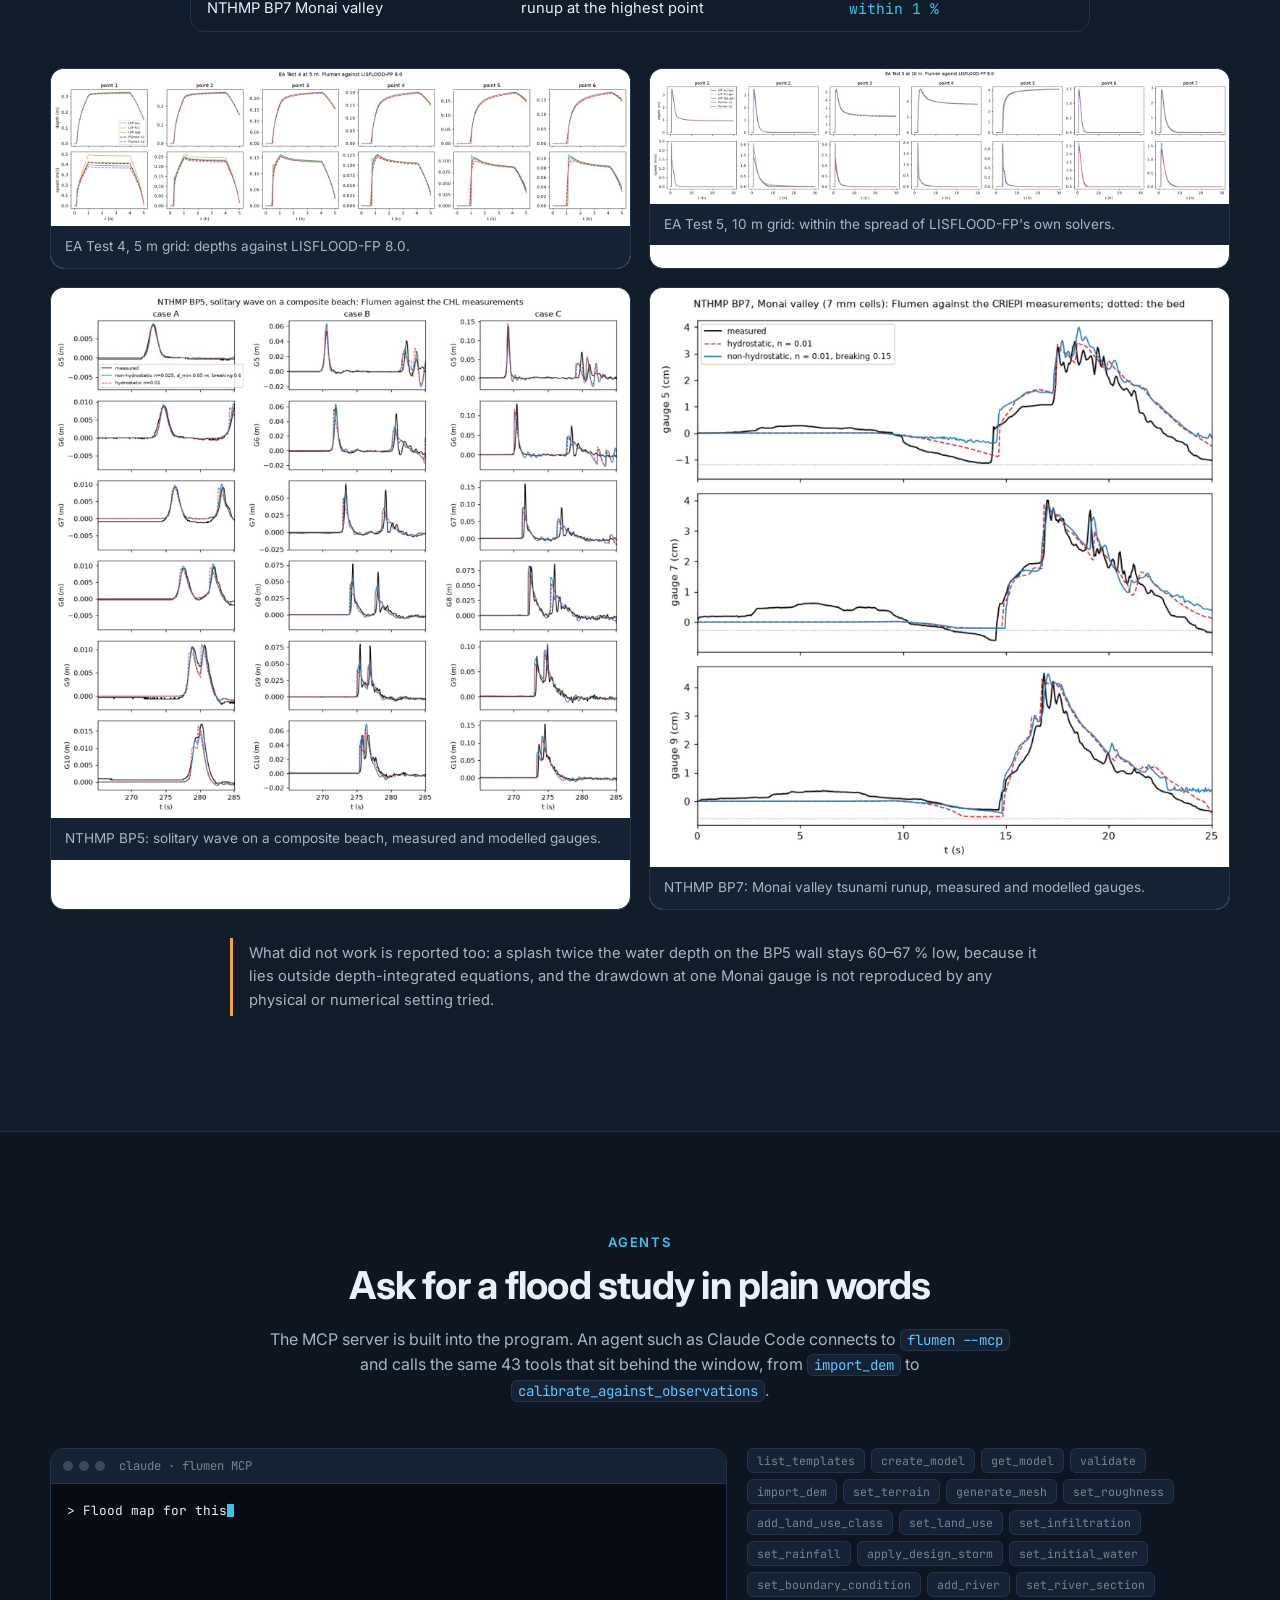
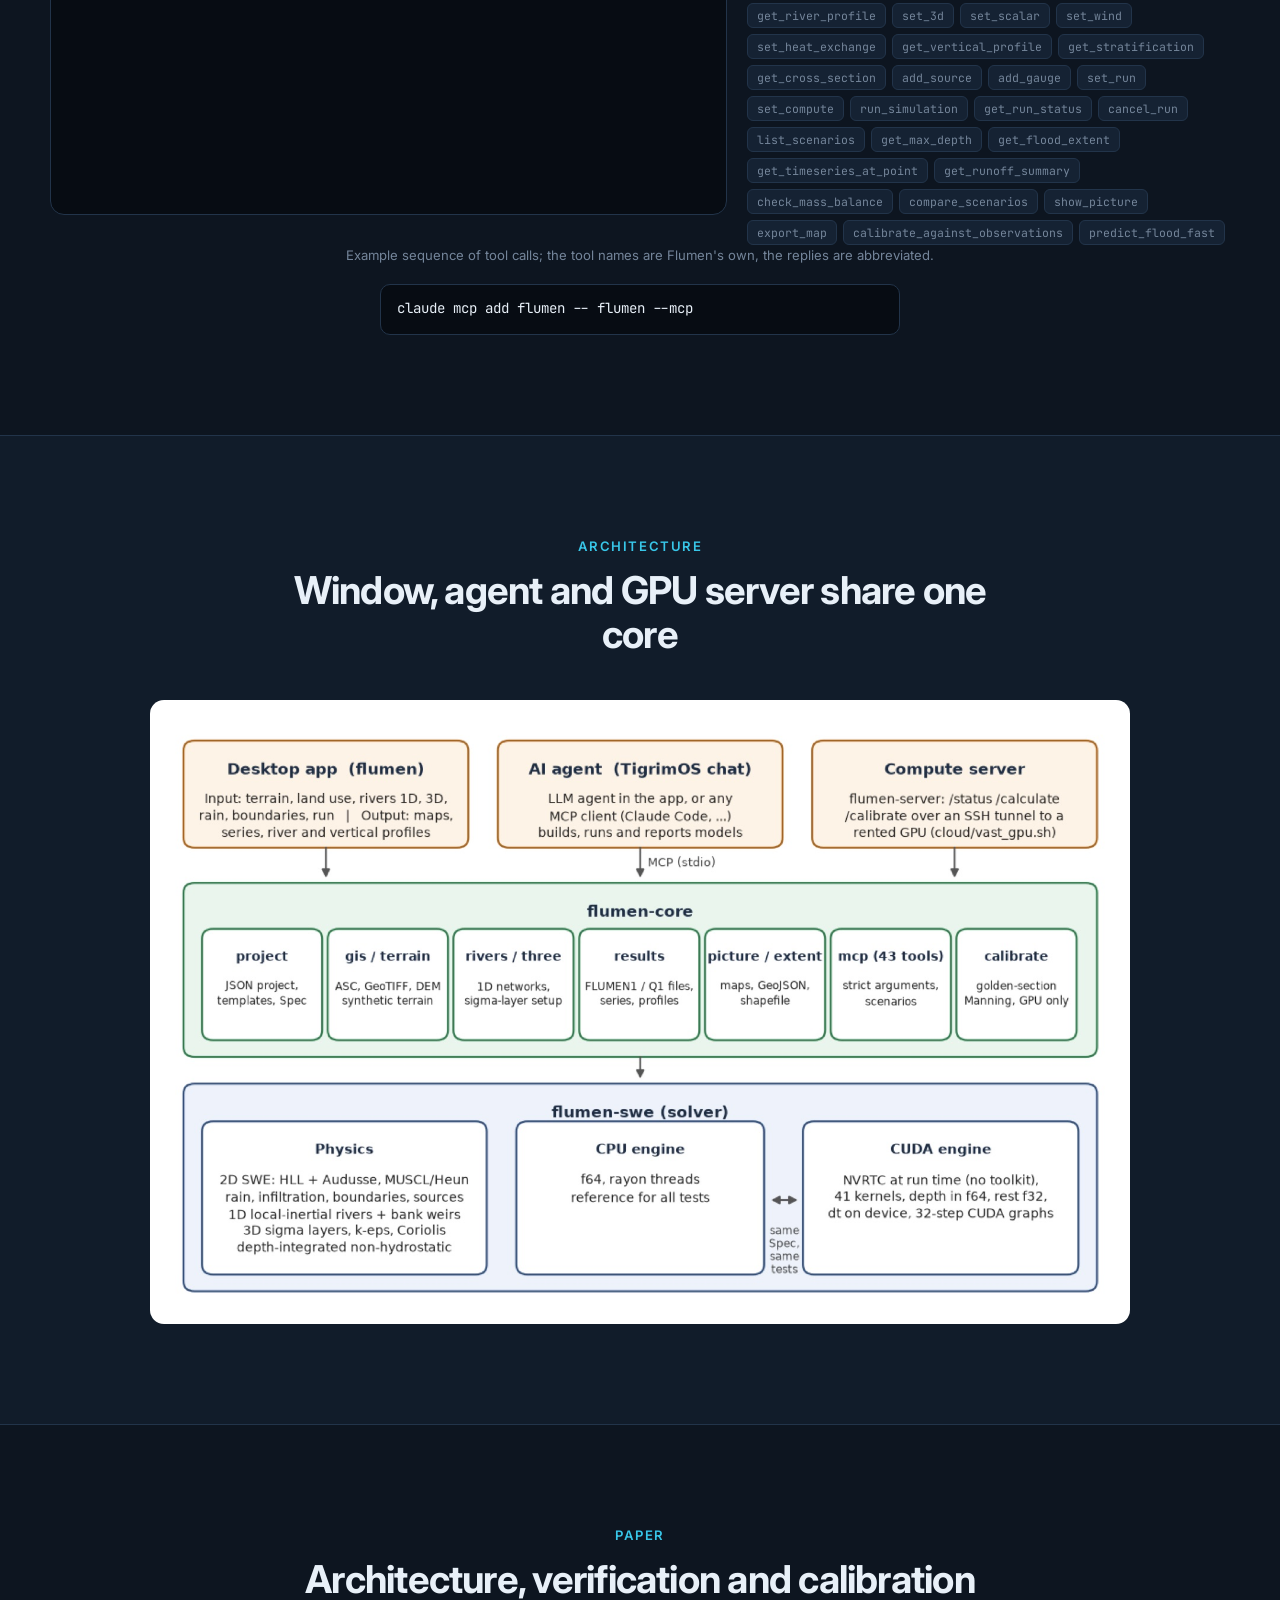
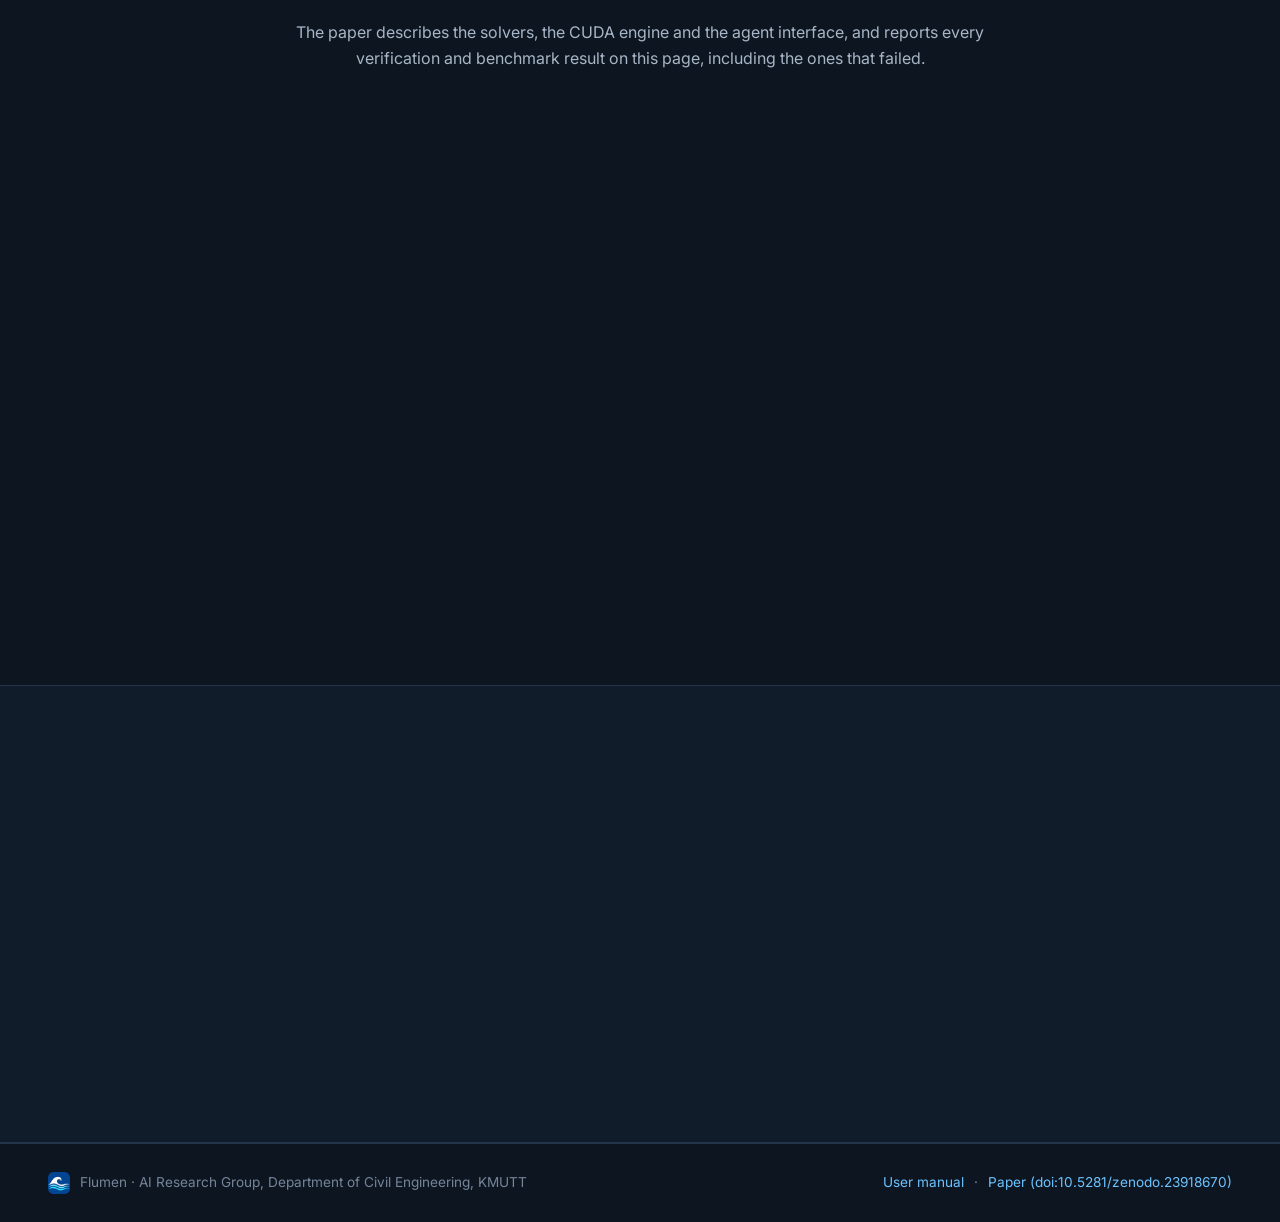
==== commit cb96efa0: "Add user manual page with app screenshots; link it from the home page Co-Authored-By: Claude Opus 5." ====
--- a/index.html
+++ b/index.html
@@ -21,6 +21,7 @@
     <a href="#gpu">GPU</a>
     <a href="#validation">Validation</a>
     <a href="#agents">Agents</a>
+    <a href="manual.html">Manual</a>
     <a href="#paper">Paper</a>
     <a class="btn btn-small" href="#contact">Get Flumen</a>
   </nav>
@@ -35,7 +36,7 @@
     <p class="lead">Flumen solves the shallow-water equations with rain on grid, infiltration and a full set of boundaries, couples them to 1D rivers, extends them to 3D salt and heat on sigma layers, and adds a non-hydrostatic pressure for short waves. Every step is also a Model Context Protocol tool, so an AI agent can build, run and calibrate a model for you.</p>
     <div class="cta">
       <a class="btn" href="https://zenodo.org/records/23918670" target="_blank" rel="noopener">Read the paper</a>
-      <a class="btn btn-ghost" href="#physics">See the physics</a>
+      <a class="btn btn-ghost" href="manual.html">User manual</a>
       <a class="btn btn-ghost" href="#contact">Get Flumen</a>
     </div>
     <p class="fine">Written in Rust · CPU reference engine + CUDA engine · MIT licensed source</p>
@@ -256,7 +257,7 @@
 
 <footer>
   <div><img src="img/icon.png" alt="" width="22" height="22"> Flumen · AI Research Group, Department of Civil Engineering, KMUTT</div>
-  <div><a href="https://zenodo.org/records/23918670" target="_blank" rel="noopener">Paper (doi:10.5281/zenodo.23918670)</a></div>
+  <div><a href="manual.html">User manual</a> · <a href="https://zenodo.org/records/23918670" target="_blank" rel="noopener">Paper (doi:10.5281/zenodo.23918670)</a></div>
 </footer>
 
 <script src="app.js"></script>
